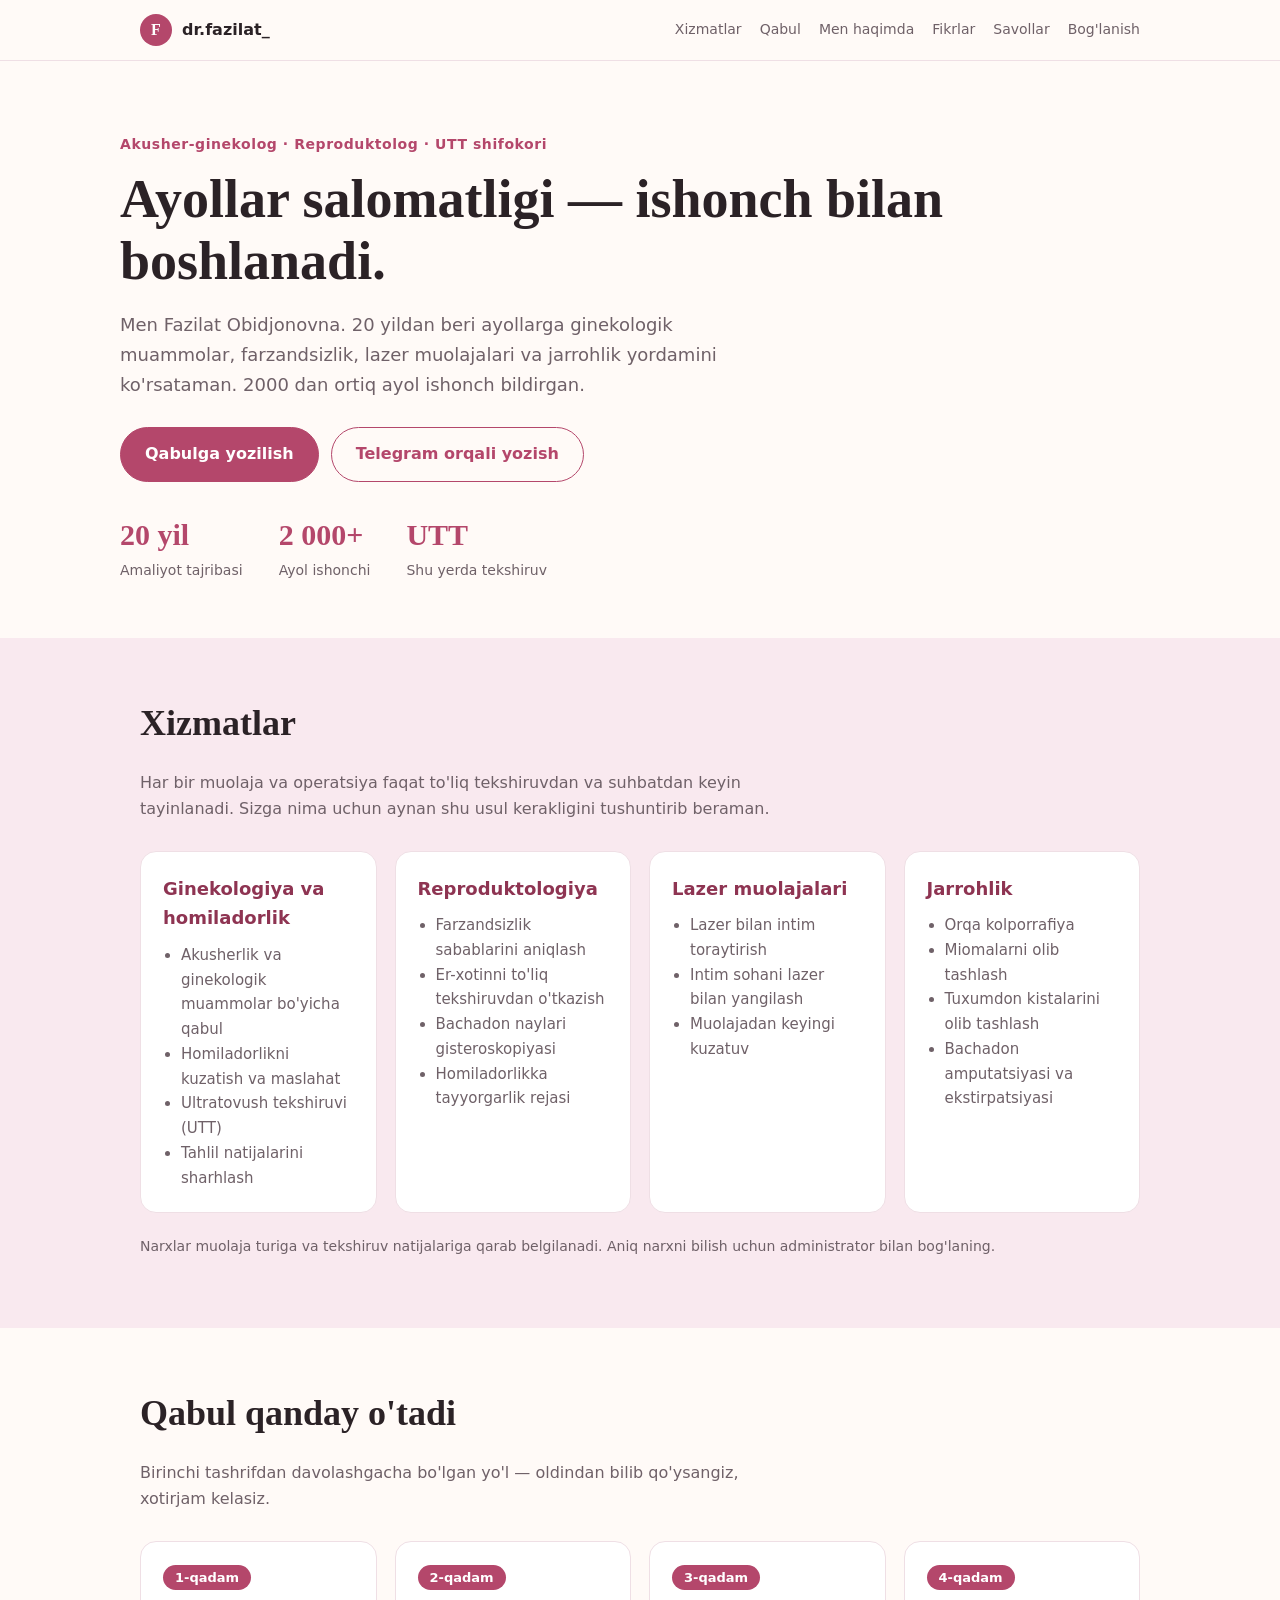
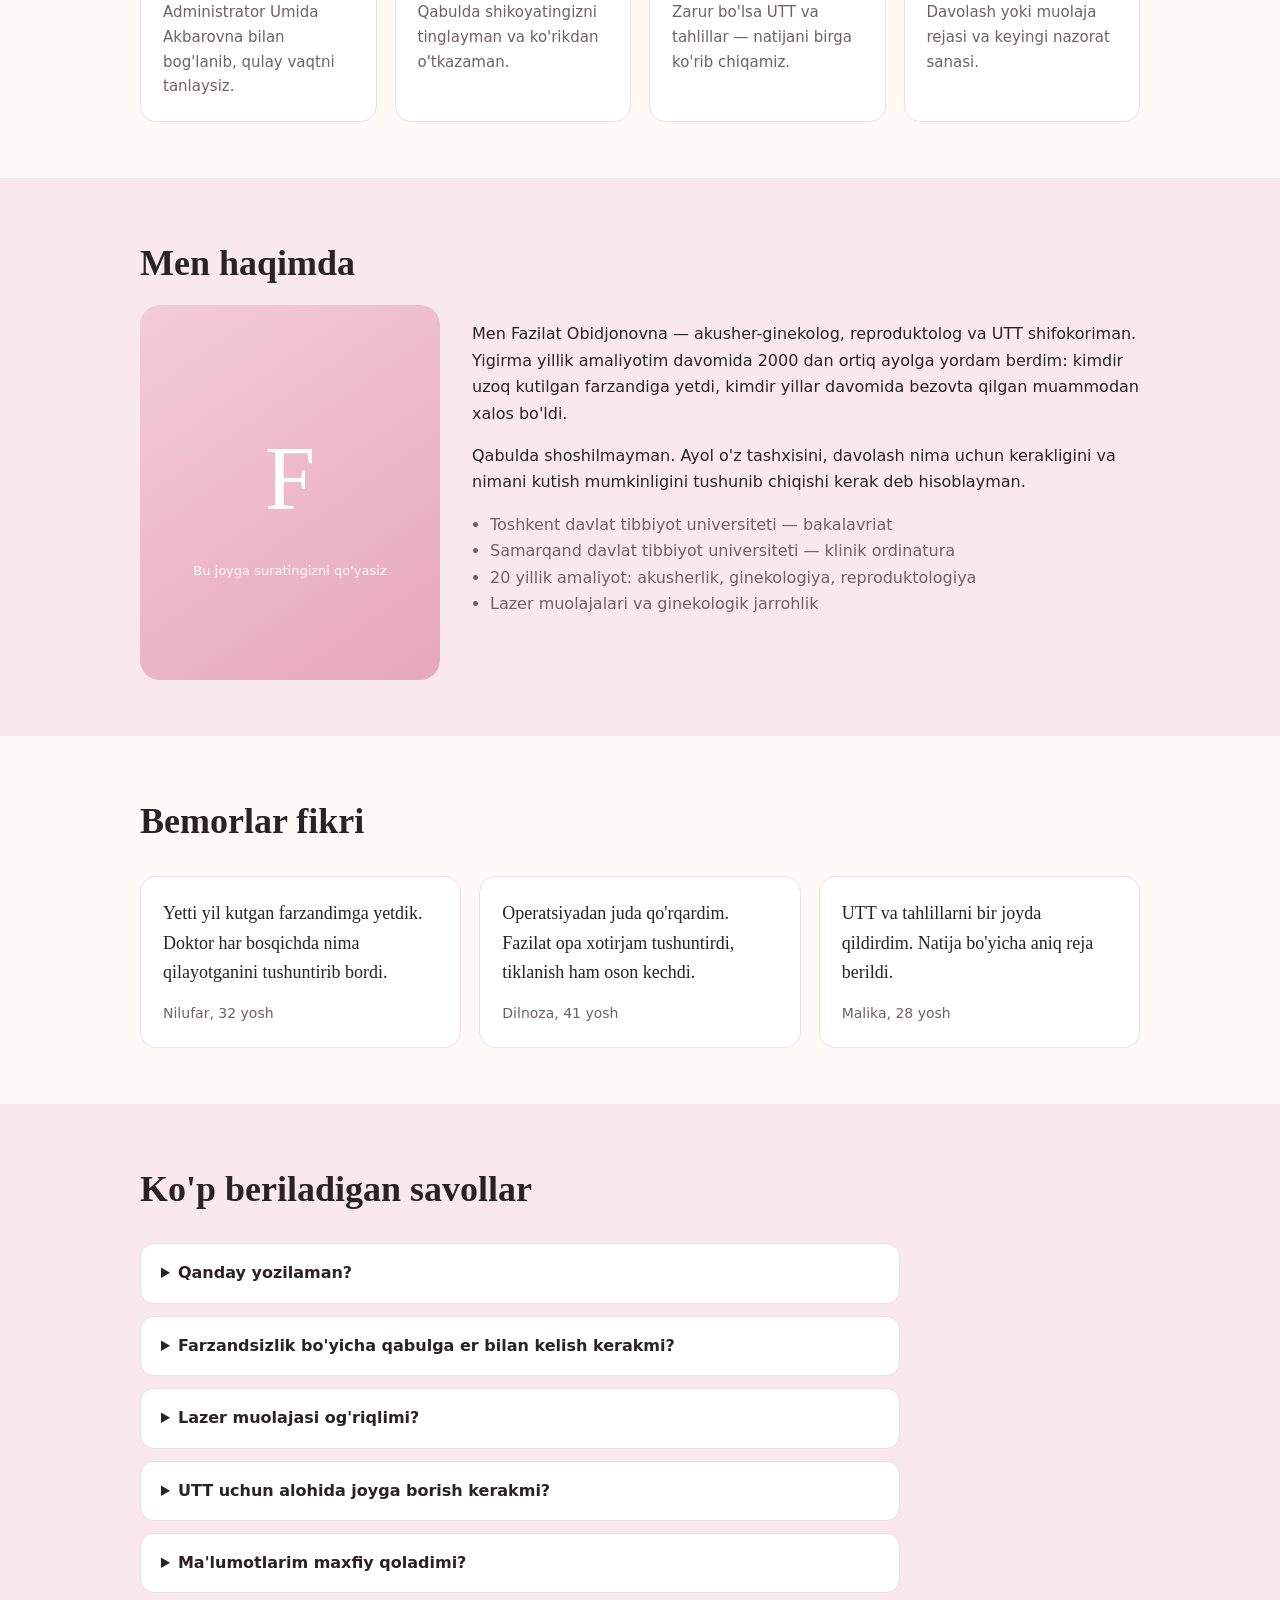
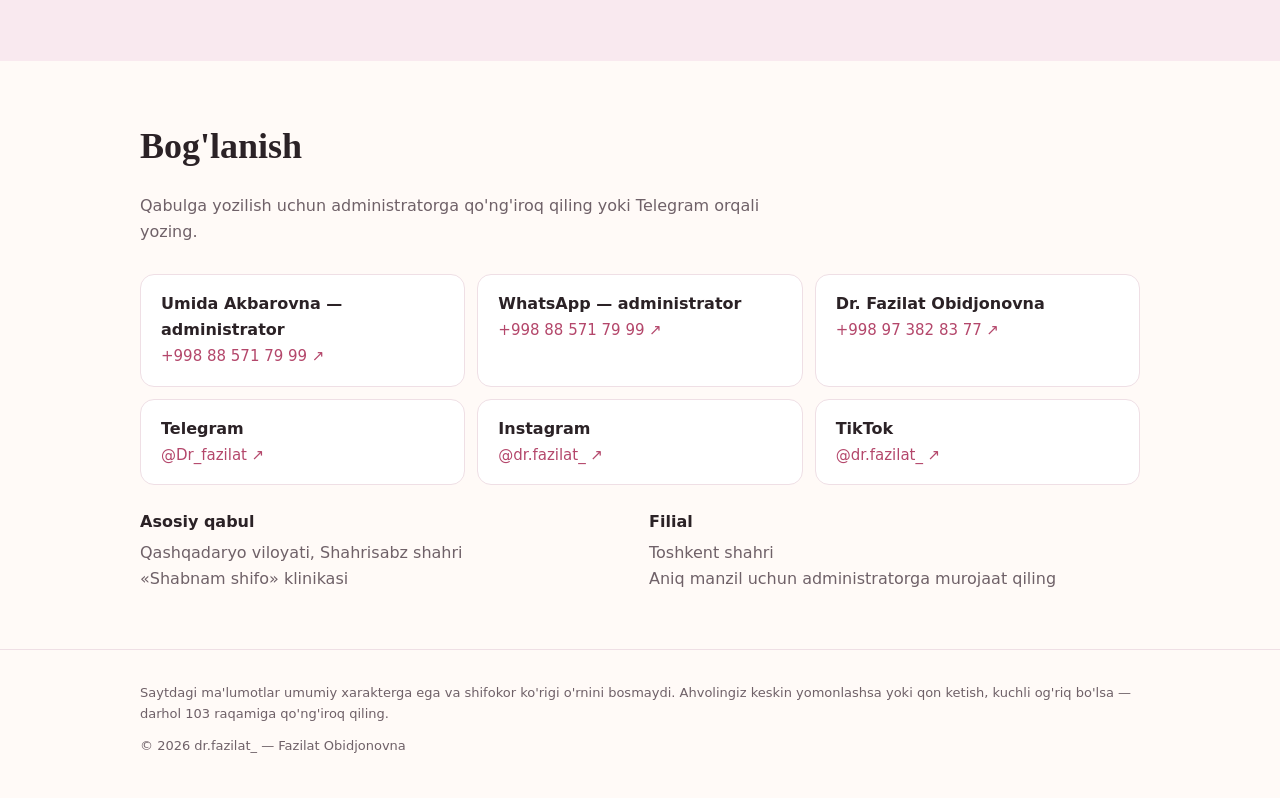
==== index.html @ 4c19a22f "Add files via upload" ====
<!doctype html>
<html lang="uz">
<head>
<meta charset="utf-8">
<meta name="viewport" content="width=device-width, initial-scale=1">
<title>Dr. Fazilat Obidjonovna — akusher-ginekolog, reproduktolog</title>
<meta name="description" content="Akusher-ginekolog, reproduktolog va UTT shifokori. 20 yillik tajriba, 2000 dan ortiq ayol ishonchi. Farzandsizlik, lazer muolajalari, ginekologik jarrohlik. Shahrisabz, «Shabnam shifo» klinikasi. Tel: +998 97 382 83 77">
<meta property="og:title" content="Dr. Fazilat Obidjonovna — akusher-ginekolog, reproduktolog">
<meta property="og:description" content="20 yillik tajriba. Farzandsizlik, lazer muolajalari, ginekologik jarrohlik va UTT.">
<meta property="og:type" content="website">
<style>
:root{--bg:#fffaf7;--card:#ffffff;--ink:#2b2226;--muted:#6f6168;--accent:#b4476b;--accent-d:#8e3452;--soft:#f9e9ef;--line:#efdfe5}
*{box-sizing:border-box}
html{scroll-behavior:smooth}
body{margin:0;font-family:system-ui,-apple-system,"Segoe UI",Roboto,sans-serif;background:var(--bg);color:var(--ink);line-height:1.65}
a{color:inherit;text-decoration:none}
.wrap{max-width:1040px;margin:0 auto;padding:0 20px}
header{position:sticky;top:0;background:rgba(255,250,247,.92);backdrop-filter:blur(8px);border-bottom:1px solid var(--line);z-index:10}
header .wrap{display:flex;align-items:center;justify-content:space-between;gap:16px;height:60px}
.logo{display:flex;align-items:center;gap:10px;font-weight:700}
.logo b{width:32px;height:32px;border-radius:50%;background:var(--accent);color:#fff;display:grid;place-items:center;font-family:Georgia,serif}
nav{display:flex;gap:18px;font-size:14px;color:var(--muted);flex-wrap:wrap}
nav a:hover{color:var(--accent)}
.hero{padding:72px 0 56px}
.eyebrow{color:var(--accent);font-size:14px;font-weight:600;letter-spacing:.04em}
h1{font-family:Georgia,serif;font-size:clamp(32px,6vw,54px);line-height:1.15;margin:12px 0 18px}
.lead{max-width:620px;color:var(--muted);font-size:18px}
.btns{display:flex;gap:12px;flex-wrap:wrap;margin:28px 0}
.btn{padding:13px 24px;border-radius:999px;font-weight:600;border:1.5px solid var(--accent)}
.btn.p{background:var(--accent);color:#fff}
.btn.p:hover{background:var(--accent-d)}
.btn.s{color:var(--accent)}
.btn.s:hover{background:var(--soft)}
.stats{display:flex;gap:36px;flex-wrap:wrap;margin-top:12px}
.stats div{color:var(--muted);font-size:14px}
.stats b{display:block;font-family:Georgia,serif;font-size:30px;color:var(--accent)}
section{padding:56px 0}
section.alt{background:var(--soft)}
h2{font-family:Georgia,serif;font-size:clamp(26px,4vw,36px);margin:0 0 12px}
.sub{color:var(--muted);max-width:640px;margin-bottom:28px}
.grid{display:grid;gap:18px;grid-template-columns:repeat(auto-fit,minmax(230px,1fr))}
.card{background:var(--card);border:1px solid var(--line);border-radius:16px;padding:22px}
.card h3{margin:0 0 10px;font-size:18px;color:var(--accent-d)}
.card ul{margin:0;padding-left:18px;color:var(--muted);font-size:15px}
.note{margin-top:22px;color:var(--muted);font-size:14px}
.step b{display:inline-block;background:var(--accent);color:#fff;border-radius:999px;padding:2px 12px;font-size:13px;margin-bottom:10px}
.step p{margin:0;color:var(--muted);font-size:15px}
.about{display:grid;gap:32px;grid-template-columns:1fr;align-items:start}
@media(min-width:800px){.about{grid-template-columns:300px 1fr}}
.photo{aspect-ratio:4/5;border-radius:20px;background:linear-gradient(145deg,#f3cbd9,#e7a7bd);display:grid;place-items:center;color:#fff;font-family:Georgia,serif;font-size:90px;text-align:center}
.photo small{display:block;font-family:system-ui;font-size:13px;opacity:.9;margin-top:6px}
.about ul{color:var(--muted);padding-left:18px}
.quote{font-family:Georgia,serif;font-size:18px;margin:0 0 14px}
.who{color:var(--muted);font-size:14px}
details{background:var(--card);border:1px solid var(--line);border-radius:14px;padding:16px 20px;margin-bottom:12px}
summary{cursor:pointer;font-weight:600}
details p{margin:10px 0 0;color:var(--muted)}
.contacts{display:grid;gap:12px;grid-template-columns:repeat(auto-fit,minmax(250px,1fr));margin:24px 0}
.contacts a{display:block;background:var(--card);border:1px solid var(--line);border-radius:14px;padding:16px 20px;transition:.15s}
.contacts a:hover{border-color:var(--accent);transform:translateY(-2px)}
.contacts b{display:block}
.contacts span{color:var(--accent);font-size:15px}
.addr{display:grid;gap:18px;grid-template-columns:repeat(auto-fit,minmax(250px,1fr))}
.addr h3{margin:0 0 4px;font-size:16px}
.addr p{margin:0;color:var(--muted)}
footer{padding:32px 0;border-top:1px solid var(--line);color:var(--muted);font-size:13px}
footer p{margin:0 0 10px}
</style>
</head>
<body id="top">

<header>
  <div class="wrap">
    <a class="logo" href="#top"><b>F</b> dr.fazilat_</a>
    <nav>
      <a href="#xizmatlar">Xizmatlar</a>
      <a href="#qabul">Qabul</a>
      <a href="#men">Men haqimda</a>
      <a href="#fikrlar">Fikrlar</a>
      <a href="#savollar">Savollar</a>
      <a href="#kontakt">Bog'lanish</a>
    </nav>
  </div>
</header>

<main>
<div class="wrap hero">
  <div class="eyebrow">Akusher-ginekolog · Reproduktolog · UTT shifokori</div>
  <h1>Ayollar salomatligi — ishonch bilan boshlanadi.</h1>
  <p class="lead">Men Fazilat Obidjonovna. 20 yildan beri ayollarga ginekologik muammolar, farzandsizlik, lazer muolajalari va jarrohlik yordamini ko'rsataman. 2000 dan ortiq ayol ishonch bildirgan.</p>
  <div class="btns">
    <a class="btn p" href="tel:+998885717999">Qabulga yozilish</a>
    <a class="btn s" href="https://t.me/Dr_fazilat">Telegram orqali yozish</a>
  </div>
  <div class="stats">
    <div><b>20 yil</b>Amaliyot tajribasi</div>
    <div><b>2 000+</b>Ayol ishonchi</div>
    <div><b>UTT</b>Shu yerda tekshiruv</div>
  </div>
</div>

<section id="xizmatlar" class="alt">
  <div class="wrap">
    <h2>Xizmatlar</h2>
    <p class="sub">Har bir muolaja va operatsiya faqat to'liq tekshiruvdan va suhbatdan keyin tayinlanadi. Sizga nima uchun aynan shu usul kerakligini tushuntirib beraman.</p>
    <div class="grid">
      <div class="card"><h3>Ginekologiya va homiladorlik</h3><ul>
        <li>Akusherlik va ginekologik muammolar bo'yicha qabul</li>
        <li>Homiladorlikni kuzatish va maslahat</li>
        <li>Ultratovush tekshiruvi (UTT)</li>
        <li>Tahlil natijalarini sharhlash</li></ul></div>
      <div class="card"><h3>Reproduktologiya</h3><ul>
        <li>Farzandsizlik sabablarini aniqlash</li>
        <li>Er-xotinni to'liq tekshiruvdan o'tkazish</li>
        <li>Bachadon naylari gisteroskopiyasi</li>
        <li>Homiladorlikka tayyorgarlik rejasi</li></ul></div>
      <div class="card"><h3>Lazer muolajalari</h3><ul>
        <li>Lazer bilan intim toraytirish</li>
        <li>Intim sohani lazer bilan yangilash</li>
        <li>Muolajadan keyingi kuzatuv</li></ul></div>
      <div class="card"><h3>Jarrohlik</h3><ul>
        <li>Orqa kolporrafiya</li>
        <li>Miomalarni olib tashlash</li>
        <li>Tuxumdon kistalarini olib tashlash</li>
        <li>Bachadon amputatsiyasi va ekstirpatsiyasi</li></ul></div>
    </div>
    <p class="note">Narxlar muolaja turiga va tekshiruv natijalariga qarab belgilanadi. Aniq narxni bilish uchun administrator bilan bog'laning.</p>
  </div>
</section>

<section id="qabul">
  <div class="wrap">
    <h2>Qabul qanday o'tadi</h2>
    <p class="sub">Birinchi tashrifdan davolashgacha bo'lgan yo'l — oldindan bilib qo'ysangiz, xotirjam kelasiz.</p>
    <div class="grid">
      <div class="card step"><b>1-qadam</b><p>Administrator Umida Akbarovna bilan bog'lanib, qulay vaqtni tanlaysiz.</p></div>
      <div class="card step"><b>2-qadam</b><p>Qabulda shikoyatingizni tinglayman va ko'rikdan o'tkazaman.</p></div>
      <div class="card step"><b>3-qadam</b><p>Zarur bo'lsa UTT va tahlillar — natijani birga ko'rib chiqamiz.</p></div>
      <div class="card step"><b>4-qadam</b><p>Davolash yoki muolaja rejasi va keyingi nazorat sanasi.</p></div>
    </div>
  </div>
</section>

<section id="men" class="alt">
  <div class="wrap">
    <h2>Men haqimda</h2>
    <div class="about">
      <div class="photo"><div>F<small>Bu joyga suratingizni qo'yasiz</small></div></div>
      <div>
        <p>Men Fazilat Obidjonovna — akusher-ginekolog, reproduktolog va UTT shifokoriman. Yigirma yillik amaliyotim davomida 2000 dan ortiq ayolga yordam berdim: kimdir uzoq kutilgan farzandiga yetdi, kimdir yillar davomida bezovta qilgan muammodan xalos bo'ldi.</p>
        <p>Qabulda shoshilmayman. Ayol o'z tashxisini, davolash nima uchun kerakligini va nimani kutish mumkinligini tushunib chiqishi kerak deb hisoblayman.</p>
        <ul>
          <li>Toshkent davlat tibbiyot universiteti — bakalavriat</li>
          <li>Samarqand davlat tibbiyot universiteti — klinik ordinatura</li>
          <li>20 yillik amaliyot: akusherlik, ginekologiya, reproduktologiya</li>
          <li>Lazer muolajalari va ginekologik jarrohlik</li>
        </ul>
      </div>
    </div>
  </div>
</section>

<section id="fikrlar">
  <div class="wrap">
    <h2>Bemorlar fikri</h2>
    <div class="grid" style="margin-top:24px">
      <div class="card"><p class="quote">Yetti yil kutgan farzandimga yetdik. Doktor har bosqichda nima qilayotganini tushuntirib bordi.</p><div class="who">Nilufar, 32 yosh</div></div>
      <div class="card"><p class="quote">Operatsiyadan juda qo'rqardim. Fazilat opa xotirjam tushuntirdi, tiklanish ham oson kechdi.</p><div class="who">Dilnoza, 41 yosh</div></div>
      <div class="card"><p class="quote">UTT va tahlillarni bir joyda qildirdim. Natija bo'yicha aniq reja berildi.</p><div class="who">Malika, 28 yosh</div></div>
    </div>
  </div>
</section>

<section id="savollar" class="alt">
  <div class="wrap">
    <h2>Ko'p beriladigan savollar</h2>
    <div style="margin-top:24px;max-width:760px">
      <details><summary>Qanday yozilaman?</summary><p>Administrator Umida Akbarovnaga qo'ng'iroq qiling: +998 88 571 79 99. Yoki Telegram orqali yozing — ismingiz va shikoyatingizni qisqacha bildiring.</p></details>
      <details><summary>Farzandsizlik bo'yicha qabulga er bilan kelish kerakmi?</summary><p>Ha, iloji bo'lsa birga keling. Farzandsizlik sabablarini aniqlash uchun ikkala tomon ham tekshiruvdan o'tishi kerak.</p></details>
      <details><summary>Lazer muolajasi og'riqlimi?</summary><p>Muolaja og'riqsizlantirish bilan bajariladi. Tafsilotlar, tayyorgarlik va tiklanish muddati qabulda sizning holatingizga qarab tushuntiriladi.</p></details>
      <details><summary>UTT uchun alohida joyga borish kerakmi?</summary><p>Yo'q. Ultratovush tekshiruvini o'zim qabul vaqtida bajaraman — natijani darhol izohlab beraman.</p></details>
      <details><summary>Ma'lumotlarim maxfiy qoladimi?</summary><p>Ha. Tahlillar, suratlar va yozishmalar uchinchi shaxsga berilmaydi, blogda ruxsatingizsiz ishlatilmaydi.</p></details>
    </div>
  </div>
</section>

<section id="kontakt">
  <div class="wrap">
    <h2>Bog'lanish</h2>
    <p class="sub">Qabulga yozilish uchun administratorga qo'ng'iroq qiling yoki Telegram orqali yozing.</p>
    <div class="contacts">
      <a href="tel:+998885717999"><b>Umida Akbarovna — administrator</b><span>+998 88 571 79 99 ↗</span></a>
      <a href="https://wa.me/998885717999"><b>WhatsApp — administrator</b><span>+998 88 571 79 99 ↗</span></a>
      <a href="tel:+998973828377"><b>Dr. Fazilat Obidjonovna</b><span>+998 97 382 83 77 ↗</span></a>
      <a href="https://t.me/Dr_fazilat"><b>Telegram</b><span>@Dr_fazilat ↗</span></a>
      <a href="https://instagram.com/dr.fazilat_"><b>Instagram</b><span>@dr.fazilat_ ↗</span></a>
      <a href="https://www.tiktok.com/@dr.fazilat_"><b>TikTok</b><span>@dr.fazilat_ ↗</span></a>
    </div>
    <div class="addr">
      <div><h3>Asosiy qabul</h3><p>Qashqadaryo viloyati, Shahrisabz shahri<br>«Shabnam shifo» klinikasi</p></div>
      <div><h3>Filial</h3><p>Toshkent shahri<br>Aniq manzil uchun administratorga murojaat qiling</p></div>
    </div>
  </div>
</section>
</main>

<footer>
  <div class="wrap">
    <p>Saytdagi ma'lumotlar umumiy xarakterga ega va shifokor ko'rigi o'rnini bosmaydi. Ahvolingiz keskin yomonlashsa yoki qon ketish, kuchli og'riq bo'lsa — darhol 103 raqamiga qo'ng'iroq qiling.</p>
    <p>© 2026 dr.fazilat_ — Fazilat Obidjonovna</p>
  </div>
</footer>

</body>
</html>
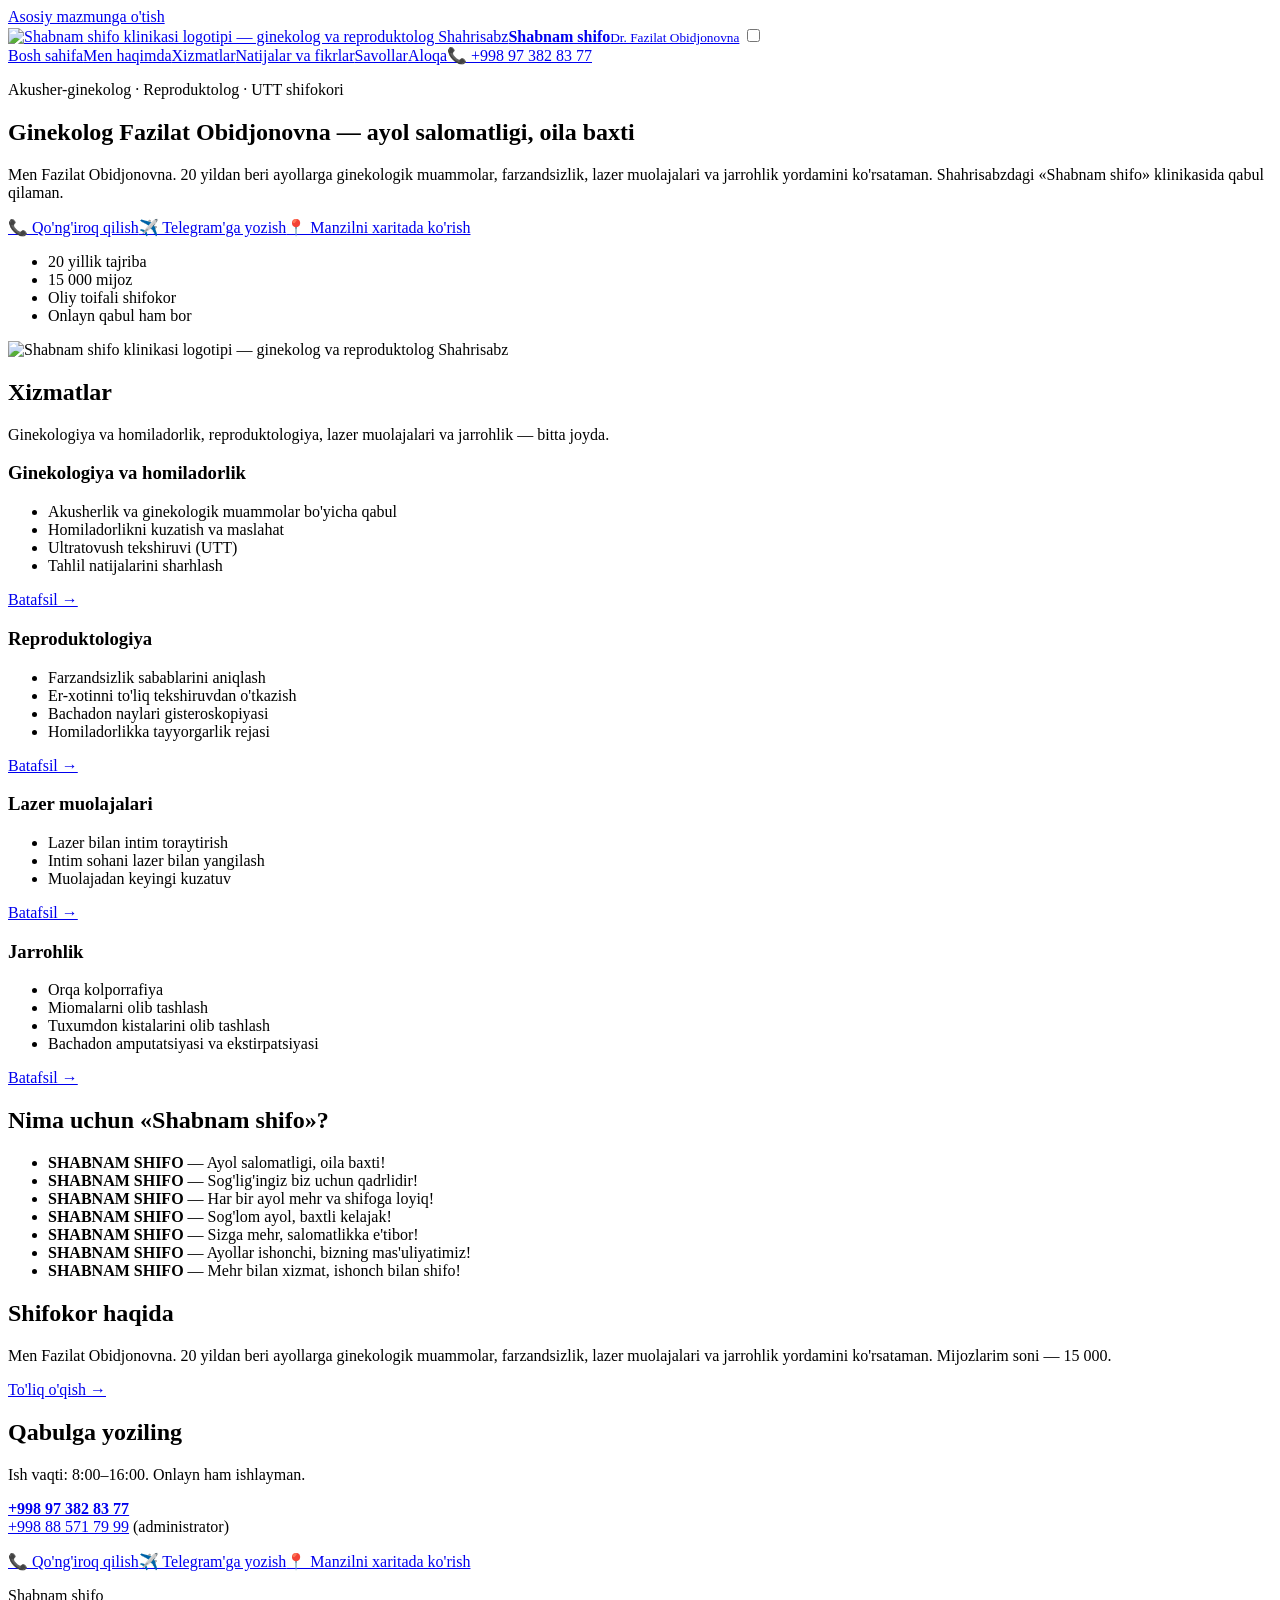
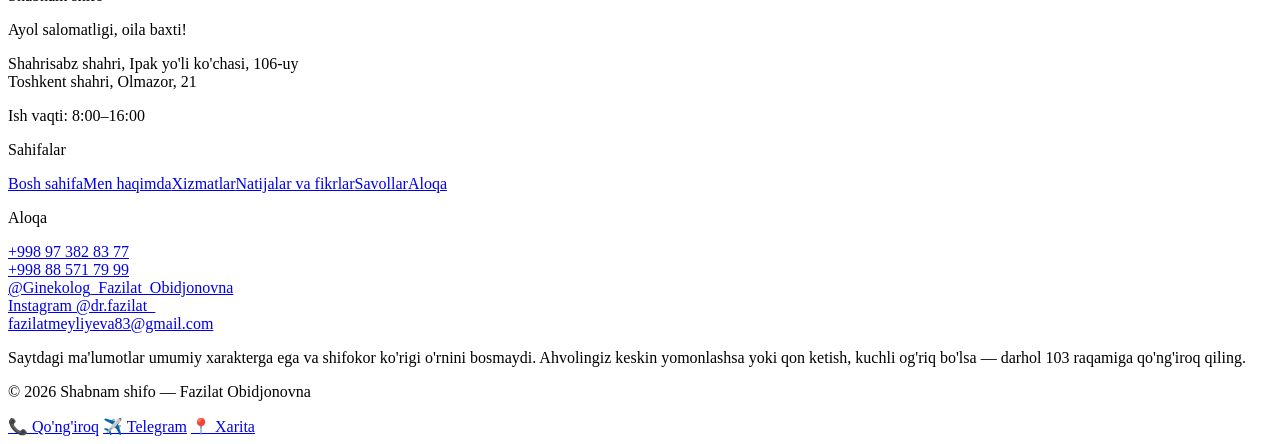
==== commit a7eb2dff: "Add files via upload" ====
--- a/index.html
+++ b/index.html
@@ -3,213 +3,107 @@
 <head>
 <meta charset="utf-8">
 <meta name="viewport" content="width=device-width, initial-scale=1">
-<title>Dr. Fazilat Obidjonovna — akusher-ginekolog, reproduktolog</title>
-<meta name="description" content="Akusher-ginekolog, reproduktolog va UTT shifokori. 20 yillik tajriba, 2000 dan ortiq ayol ishonchi. Farzandsizlik, lazer muolajalari, ginekologik jarrohlik. Shahrisabz, «Shabnam shifo» klinikasi. Tel: +998 97 382 83 77">
-<meta property="og:title" content="Dr. Fazilat Obidjonovna — akusher-ginekolog, reproduktolog">
-<meta property="og:description" content="20 yillik tajriba. Farzandsizlik, lazer muolajalari, ginekologik jarrohlik va UTT.">
+<title>Ginekolog Fazilat Obidjonovna | Shahrisabz, Shabnam shifo</title>
+<meta name="description" content="Shahrisabzda ginekolog, reproduktolog, UTT shifokori Fazilat Obidjonovna. Farzandsizlik, lazer, jarrohlik. 20 yil tajriba. Tel: +998 97 382 83 77">
+<meta name="robots" content="index, follow, max-image-preview:large">
+<meta name="author" content="Fazilat Obidjonovna">
+<meta name="theme-color" content="#1b2a6b">
+<link rel="canonical" href="https://admirable-platypus-0bb3a1.netlify.app/">
+<link rel="icon" href="favicon.ico" sizes="any">
+<link rel="icon" type="image/png" sizes="32x32" href="favicon-32.png">
+<link rel="icon" type="image/png" sizes="192x192" href="icon-192.png">
+<link rel="apple-touch-icon" href="apple-touch-icon.png">
 <meta property="og:type" content="website">
-<style>
-:root{--bg:#fffaf7;--card:#ffffff;--ink:#2b2226;--muted:#6f6168;--accent:#b4476b;--accent-d:#8e3452;--soft:#f9e9ef;--line:#efdfe5}
-*{box-sizing:border-box}
-html{scroll-behavior:smooth}
-body{margin:0;font-family:system-ui,-apple-system,"Segoe UI",Roboto,sans-serif;background:var(--bg);color:var(--ink);line-height:1.65}
-a{color:inherit;text-decoration:none}
-.wrap{max-width:1040px;margin:0 auto;padding:0 20px}
-header{position:sticky;top:0;background:rgba(255,250,247,.92);backdrop-filter:blur(8px);border-bottom:1px solid var(--line);z-index:10}
-header .wrap{display:flex;align-items:center;justify-content:space-between;gap:16px;height:60px}
-.logo{display:flex;align-items:center;gap:10px;font-weight:700}
-.logo b{width:32px;height:32px;border-radius:50%;background:var(--accent);color:#fff;display:grid;place-items:center;font-family:Georgia,serif}
-nav{display:flex;gap:18px;font-size:14px;color:var(--muted);flex-wrap:wrap}
-nav a:hover{color:var(--accent)}
-.hero{padding:72px 0 56px}
-.eyebrow{color:var(--accent);font-size:14px;font-weight:600;letter-spacing:.04em}
-h1{font-family:Georgia,serif;font-size:clamp(32px,6vw,54px);line-height:1.15;margin:12px 0 18px}
-.lead{max-width:620px;color:var(--muted);font-size:18px}
-.btns{display:flex;gap:12px;flex-wrap:wrap;margin:28px 0}
-.btn{padding:13px 24px;border-radius:999px;font-weight:600;border:1.5px solid var(--accent)}
-.btn.p{background:var(--accent);color:#fff}
-.btn.p:hover{background:var(--accent-d)}
-.btn.s{color:var(--accent)}
-.btn.s:hover{background:var(--soft)}
-.stats{display:flex;gap:36px;flex-wrap:wrap;margin-top:12px}
-.stats div{color:var(--muted);font-size:14px}
-.stats b{display:block;font-family:Georgia,serif;font-size:30px;color:var(--accent)}
-section{padding:56px 0}
-section.alt{background:var(--soft)}
-h2{font-family:Georgia,serif;font-size:clamp(26px,4vw,36px);margin:0 0 12px}
-.sub{color:var(--muted);max-width:640px;margin-bottom:28px}
-.grid{display:grid;gap:18px;grid-template-columns:repeat(auto-fit,minmax(230px,1fr))}
-.card{background:var(--card);border:1px solid var(--line);border-radius:16px;padding:22px}
-.card h3{margin:0 0 10px;font-size:18px;color:var(--accent-d)}
-.card ul{margin:0;padding-left:18px;color:var(--muted);font-size:15px}
-.note{margin-top:22px;color:var(--muted);font-size:14px}
-.step b{display:inline-block;background:var(--accent);color:#fff;border-radius:999px;padding:2px 12px;font-size:13px;margin-bottom:10px}
-.step p{margin:0;color:var(--muted);font-size:15px}
-.about{display:grid;gap:32px;grid-template-columns:1fr;align-items:start}
-@media(min-width:800px){.about{grid-template-columns:300px 1fr}}
-.photo{aspect-ratio:4/5;border-radius:20px;background:linear-gradient(145deg,#f3cbd9,#e7a7bd);display:grid;place-items:center;color:#fff;font-family:Georgia,serif;font-size:90px;text-align:center}
-.photo small{display:block;font-family:system-ui;font-size:13px;opacity:.9;margin-top:6px}
-.about ul{color:var(--muted);padding-left:18px}
-.quote{font-family:Georgia,serif;font-size:18px;margin:0 0 14px}
-.who{color:var(--muted);font-size:14px}
-details{background:var(--card);border:1px solid var(--line);border-radius:14px;padding:16px 20px;margin-bottom:12px}
-summary{cursor:pointer;font-weight:600}
-details p{margin:10px 0 0;color:var(--muted)}
-.contacts{display:grid;gap:12px;grid-template-columns:repeat(auto-fit,minmax(250px,1fr));margin:24px 0}
-.contacts a{display:block;background:var(--card);border:1px solid var(--line);border-radius:14px;padding:16px 20px;transition:.15s}
-.contacts a:hover{border-color:var(--accent);transform:translateY(-2px)}
-.contacts b{display:block}
-.contacts span{color:var(--accent);font-size:15px}
-.addr{display:grid;gap:18px;grid-template-columns:repeat(auto-fit,minmax(250px,1fr))}
-.addr h3{margin:0 0 4px;font-size:16px}
-.addr p{margin:0;color:var(--muted)}
-footer{padding:32px 0;border-top:1px solid var(--line);color:var(--muted);font-size:13px}
-footer p{margin:0 0 10px}
-</style>
+<meta property="og:locale" content="uz_UZ">
+<meta property="og:site_name" content="Shabnam shifo">
+<meta property="og:title" content="Ginekolog Fazilat Obidjonovna | Shahrisabz, Shabnam shifo">
+<meta property="og:description" content="Shahrisabzda ginekolog, reproduktolog, UTT shifokori Fazilat Obidjonovna. Farzandsizlik, lazer, jarrohlik. 20 yil tajriba. Tel: +998 97 382 83 77">
+<meta property="og:url" content="https://admirable-platypus-0bb3a1.netlify.app/">
+<meta property="og:image" content="https://admirable-platypus-0bb3a1.netlify.app/images/og-image.jpg">
+<meta property="og:image:width" content="1200">
+<meta property="og:image:height" content="630">
+<meta property="og:image:alt" content="Dr. Fazilat Obidjonovna — ginekolog, reproduktolog, UTT shifokori, Shabnam shifo, Shahrisabz">
+<meta name="twitter:card" content="summary_large_image">
+<meta name="twitter:title" content="Ginekolog Fazilat Obidjonovna | Shahrisabz, Shabnam shifo">
+<meta name="twitter:description" content="Shahrisabzda ginekolog, reproduktolog, UTT shifokori Fazilat Obidjonovna. Farzandsizlik, lazer, jarrohlik. 20 yil tajriba. Tel: +998 97 382 83 77">
+<meta name="twitter:image" content="https://admirable-platypus-0bb3a1.netlify.app/images/og-image.jpg">
+<link rel="stylesheet" href="css/style.css">
+<script type="application/ld+json">{"@context": "https://schema.org", "@type": ["LocalBusiness", "MedicalClinic"], "@id": "https://admirable-platypus-0bb3a1.netlify.app/#clinic", "name": "Shabnam shifo", "alternateName": "Shabnam shifo klinikasi", "slogan": "Ayol salomatligi, oila baxti!", "description": "Shahrisabzdagi Shabnam shifo klinikasi: ginekologiya va homiladorlik, reproduktologiya, lazer muolajalari, jarrohlik va UTT.", "url": "https://admirable-platypus-0bb3a1.netlify.app/", "logo": "https://admirable-platypus-0bb3a1.netlify.app/images/logo.png", "image": ["https://admirable-platypus-0bb3a1.netlify.app/images/og-image.jpg", "https://admirable-platypus-0bb3a1.netlify.app/images/logo.png"], "telephone": ["+998973828377", "+998885717999"], "email": "fazilatmeyliyeva83@gmail.com", "address": {"@type": "PostalAddress", "streetAddress": "Ipak yo'li ko'chasi, 106-uy", "addressLocality": "Shahrisabz", "addressRegion": "Qashqadaryo viloyati", "addressCountry": "UZ"}, "geo": {"@type": "GeoCoordinates", "latitude": 39.042849, "longitude": 66.828346}, "hasMap": "https://maps.google.com/maps?q=39.042849,66.828346&ll=39.042849,66.828346&z=16", "areaServed": [{"@type": "AdministrativeArea", "name": "Qashqadaryo viloyati"}, {"@type": "City", "name": "Toshkent"}], "medicalSpecialty": ["Gynecologic", "Obstetric"], "founder": {"@id": "https://admirable-platypus-0bb3a1.netlify.app/#fazilat"}, "sameAs": ["https://instagram.com/dr.fazilat_", "https://t.me/Ginekolog_Fazilat_Obidjonovna"]}</script>
+<script type="application/ld+json">{"@context": "https://schema.org", "@type": "Person", "@id": "https://admirable-platypus-0bb3a1.netlify.app/#fazilat", "name": "Fazilat Obidjonovna Meyliyeva", "alternateName": ["Dr. Fazilat Obidjonovna", "Fazilat Obidjonovna", "Фазилат Обиджоновна"], "jobTitle": "Akusher-ginekolog, reproduktolog, UTT shifokori", "description": "Oliy toifali shifokor. 20 yildan beri ayollarga ginekologik muammolar, farzandsizlik, lazer muolajalari va jarrohlik yordamini ko'rsatadi.", "url": "https://admirable-platypus-0bb3a1.netlify.app/men-haqimda.html", "image": "https://admirable-platypus-0bb3a1.netlify.app/images/fazilat.jpg", "telephone": "+998973828377", "email": "fazilatmeyliyeva83@gmail.com", "worksFor": {"@id": "https://admirable-platypus-0bb3a1.netlify.app/#clinic"}, "hasCredential": {"@type": "EducationalOccupationalCredential", "name": "Oliy toifali shifokor"}, "knowsAbout": ["Ginekologiya", "Akusherlik", "Reproduktologiya", "Farzandsizlik", "UTT", "Lazer muolajalari", "Ginekologik jarrohlik"], "sameAs": ["https://instagram.com/dr.fazilat_", "https://t.me/Ginekolog_Fazilat_Obidjonovna"]}</script>
 </head>
-<body id="top">
-
-<header>
-  <div class="wrap">
-    <a class="logo" href="#top"><b>F</b> dr.fazilat_</a>
-    <nav>
-      <a href="#xizmatlar">Xizmatlar</a>
-      <a href="#qabul">Qabul</a>
-      <a href="#men">Men haqimda</a>
-      <a href="#fikrlar">Fikrlar</a>
-      <a href="#savollar">Savollar</a>
-      <a href="#kontakt">Bog'lanish</a>
-    </nav>
-  </div>
+<body>
+<a class="skip" href="#main">Asosiy mazmunga o'tish</a>
+<header class="top">
+<div class="wrap bar">
+<a class="brand" href="index.html" aria-label="Shabnam shifo — bosh sahifa"><picture><source srcset="images/logo-96.webp" type="image/webp"><img src="images/logo-96.png" alt="Shabnam shifo klinikasi logotipi — ginekolog va reproduktolog Shahrisabz" width="44" height="44" decoding="async"></picture><span><b>Shabnam shifo</b><small>Dr. Fazilat Obidjonovna</small></span></a>
+<input type="checkbox" id="nt" class="nt" aria-label="Menyuni ochish">
+<label for="nt" class="burger" aria-hidden="true"><i></i><i></i><i></i></label>
+<nav aria-label="Asosiy menyu"><a href="index.html" aria-current="page">Bosh sahifa</a><a href="men-haqimda.html">Men haqimda</a><a href="xizmatlar.html">Xizmatlar</a><a href="natijalar.html">Natijalar va fikrlar</a><a href="savollar.html">Savollar</a><a href="aloqa.html">Aloqa</a><a class="navcall" href="tel:+998973828377">📞 +998 97 382 83 77</a></nav>
+</div>
 </header>
-
-<main>
-<div class="wrap hero">
-  <div class="eyebrow">Akusher-ginekolog · Reproduktolog · UTT shifokori</div>
-  <h1>Ayollar salomatligi — ishonch bilan boshlanadi.</h1>
-  <p class="lead">Men Fazilat Obidjonovna. 20 yildan beri ayollarga ginekologik muammolar, farzandsizlik, lazer muolajalari va jarrohlik yordamini ko'rsataman. 2000 dan ortiq ayol ishonch bildirgan.</p>
-  <div class="btns">
-    <a class="btn p" href="tel:+998885717999">Qabulga yozilish</a>
-    <a class="btn s" href="https://t.me/Dr_fazilat">Telegram orqali yozish</a>
-  </div>
-  <div class="stats">
-    <div><b>20 yil</b>Amaliyot tajribasi</div>
-    <div><b>2 000+</b>Ayol ishonchi</div>
-    <div><b>UTT</b>Shu yerda tekshiruv</div>
-  </div>
+<main id="main">
+<section class="hero">
+<div class="wrap hgrid">
+<div>
+<p class="eyebrow">Akusher-ginekolog · Reproduktolog · UTT shifokori</p>
+<h1>Ginekolog Fazilat Obidjonovna — ayol salomatligi, oila baxti</h1>
+<p class="lead">Men Fazilat Obidjonovna. 20 yildan beri ayollarga ginekologik muammolar, farzandsizlik, lazer muolajalari va jarrohlik yordamini ko'rsataman. Shahrisabzdagi «Shabnam shifo» klinikasida qabul qilaman.</p>
+<div class="btns"><a class="btn p" href="tel:+998973828377">📞 Qo'ng'iroq qilish</a><a class="btn n" href="https://t.me/Ginekolog_Fazilat_Obidjonovna" target="_blank" rel="noopener">✈️ Telegram'ga yozish</a><a class="btn o" href="https://maps.google.com/maps?q=39.042849,66.828346&ll=39.042849,66.828346&z=16" target="_blank" rel="noopener">📍 Manzilni xaritada ko'rish</a></div>
+<ul class="chips"><li>20 yillik tajriba</li><li>15 000 mijoz</li><li>Oliy toifali shifokor</li><li>Onlayn qabul ham bor</li></ul>
 </div>
-
-<section id="xizmatlar" class="alt">
-  <div class="wrap">
-    <h2>Xizmatlar</h2>
-    <p class="sub">Har bir muolaja va operatsiya faqat to'liq tekshiruvdan va suhbatdan keyin tayinlanadi. Sizga nima uchun aynan shu usul kerakligini tushuntirib beraman.</p>
-    <div class="grid">
-      <div class="card"><h3>Ginekologiya va homiladorlik</h3><ul>
-        <li>Akusherlik va ginekologik muammolar bo'yicha qabul</li>
-        <li>Homiladorlikni kuzatish va maslahat</li>
-        <li>Ultratovush tekshiruvi (UTT)</li>
-        <li>Tahlil natijalarini sharhlash</li></ul></div>
-      <div class="card"><h3>Reproduktologiya</h3><ul>
-        <li>Farzandsizlik sabablarini aniqlash</li>
-        <li>Er-xotinni to'liq tekshiruvdan o'tkazish</li>
-        <li>Bachadon naylari gisteroskopiyasi</li>
-        <li>Homiladorlikka tayyorgarlik rejasi</li></ul></div>
-      <div class="card"><h3>Lazer muolajalari</h3><ul>
-        <li>Lazer bilan intim toraytirish</li>
-        <li>Intim sohani lazer bilan yangilash</li>
-        <li>Muolajadan keyingi kuzatuv</li></ul></div>
-      <div class="card"><h3>Jarrohlik</h3><ul>
-        <li>Orqa kolporrafiya</li>
-        <li>Miomalarni olib tashlash</li>
-        <li>Tuxumdon kistalarini olib tashlash</li>
-        <li>Bachadon amputatsiyasi va ekstirpatsiyasi</li></ul></div>
-    </div>
-    <p class="note">Narxlar muolaja turiga va tekshiruv natijalariga qarab belgilanadi. Aniq narxni bilish uchun administrator bilan bog'laning.</p>
-  </div>
+<div class="hlogo"><picture><source srcset="images/logo.webp" type="image/webp"><img src="images/logo.png" alt="Shabnam shifo klinikasi logotipi — ginekolog va reproduktolog Shahrisabz" width="480" height="480" decoding="async"></picture></div>
+</div>
 </section>
 
-<section id="qabul">
-  <div class="wrap">
-    <h2>Qabul qanday o'tadi</h2>
-    <p class="sub">Birinchi tashrifdan davolashgacha bo'lgan yo'l — oldindan bilib qo'ysangiz, xotirjam kelasiz.</p>
-    <div class="grid">
-      <div class="card step"><b>1-qadam</b><p>Administrator Umida Akbarovna bilan bog'lanib, qulay vaqtni tanlaysiz.</p></div>
-      <div class="card step"><b>2-qadam</b><p>Qabulda shikoyatingizni tinglayman va ko'rikdan o'tkazaman.</p></div>
-      <div class="card step"><b>3-qadam</b><p>Zarur bo'lsa UTT va tahlillar — natijani birga ko'rib chiqamiz.</p></div>
-      <div class="card step"><b>4-qadam</b><p>Davolash yoki muolaja rejasi va keyingi nazorat sanasi.</p></div>
-    </div>
-  </div>
+<section class="sec soft">
+<div class="wrap">
+<h2>Xizmatlar</h2>
+<p class="sub">Ginekologiya va homiladorlik, reproduktologiya, lazer muolajalari va jarrohlik — bitta joyda.</p>
+<div class="grid g4"><article class="card"><h3>Ginekologiya va homiladorlik</h3><ul><li>Akusherlik va ginekologik muammolar bo'yicha qabul</li><li>Homiladorlikni kuzatish va maslahat</li><li>Ultratovush tekshiruvi (UTT)</li><li>Tahlil natijalarini sharhlash</li></ul><a class="more" href="xizmatlar.html#ginekologiya-va-homiladorlik">Batafsil →</a></article><article class="card"><h3>Reproduktologiya</h3><ul><li>Farzandsizlik sabablarini aniqlash</li><li>Er-xotinni to'liq tekshiruvdan o'tkazish</li><li>Bachadon naylari gisteroskopiyasi</li><li>Homiladorlikka tayyorgarlik rejasi</li></ul><a class="more" href="xizmatlar.html#reproduktologiya">Batafsil →</a></article><article class="card"><h3>Lazer muolajalari</h3><ul><li>Lazer bilan intim toraytirish</li><li>Intim sohani lazer bilan yangilash</li><li>Muolajadan keyingi kuzatuv</li></ul><a class="more" href="xizmatlar.html#lazer-muolajalari">Batafsil →</a></article><article class="card"><h3>Jarrohlik</h3><ul><li>Orqa kolporrafiya</li><li>Miomalarni olib tashlash</li><li>Tuxumdon kistalarini olib tashlash</li><li>Bachadon amputatsiyasi va ekstirpatsiyasi</li></ul><a class="more" href="xizmatlar.html#jarrohlik">Batafsil →</a></article></div>
+</div>
 </section>
 
-<section id="men" class="alt">
-  <div class="wrap">
-    <h2>Men haqimda</h2>
-    <div class="about">
-      <div class="photo"><div>F<small>Bu joyga suratingizni qo'yasiz</small></div></div>
-      <div>
-        <p>Men Fazilat Obidjonovna — akusher-ginekolog, reproduktolog va UTT shifokoriman. Yigirma yillik amaliyotim davomida 2000 dan ortiq ayolga yordam berdim: kimdir uzoq kutilgan farzandiga yetdi, kimdir yillar davomida bezovta qilgan muammodan xalos bo'ldi.</p>
-        <p>Qabulda shoshilmayman. Ayol o'z tashxisini, davolash nima uchun kerakligini va nimani kutish mumkinligini tushunib chiqishi kerak deb hisoblayman.</p>
-        <ul>
-          <li>Toshkent davlat tibbiyot universiteti — bakalavriat</li>
-          <li>Samarqand davlat tibbiyot universiteti — klinik ordinatura</li>
-          <li>20 yillik amaliyot: akusherlik, ginekologiya, reproduktologiya</li>
-          <li>Lazer muolajalari va ginekologik jarrohlik</li>
-        </ul>
-      </div>
-    </div>
-  </div>
+<section class="sec">
+<div class="wrap">
+<h2>Nima uchun «Shabnam shifo»?</h2>
+<ul class="slog"><li><b>SHABNAM SHIFO</b> — Ayol salomatligi, oila baxti!</li><li><b>SHABNAM SHIFO</b> — Sog'lig'ingiz biz uchun qadrlidir!</li><li><b>SHABNAM SHIFO</b> — Har bir ayol mehr va shifoga loyiq!</li><li><b>SHABNAM SHIFO</b> — Sog'lom ayol, baxtli kelajak!</li><li><b>SHABNAM SHIFO</b> — Sizga mehr, salomatlikka e'tibor!</li><li><b>SHABNAM SHIFO</b> — Ayollar ishonchi, bizning mas'uliyatimiz!</li><li><b>SHABNAM SHIFO</b> — Mehr bilan xizmat, ishonch bilan shifo!</li></ul>
+</div>
 </section>
 
-<section id="fikrlar">
-  <div class="wrap">
-    <h2>Bemorlar fikri</h2>
-    <div class="grid" style="margin-top:24px">
-      <div class="card"><p class="quote">Yetti yil kutgan farzandimga yetdik. Doktor har bosqichda nima qilayotganini tushuntirib bordi.</p><div class="who">Nilufar, 32 yosh</div></div>
-      <div class="card"><p class="quote">Operatsiyadan juda qo'rqardim. Fazilat opa xotirjam tushuntirdi, tiklanish ham oson kechdi.</p><div class="who">Dilnoza, 41 yosh</div></div>
-      <div class="card"><p class="quote">UTT va tahlillarni bir joyda qildirdim. Natija bo'yicha aniq reja berildi.</p><div class="who">Malika, 28 yosh</div></div>
-    </div>
-  </div>
-</section>
-
-<section id="savollar" class="alt">
-  <div class="wrap">
-    <h2>Ko'p beriladigan savollar</h2>
-    <div style="margin-top:24px;max-width:760px">
-      <details><summary>Qanday yozilaman?</summary><p>Administrator Umida Akbarovnaga qo'ng'iroq qiling: +998 88 571 79 99. Yoki Telegram orqali yozing — ismingiz va shikoyatingizni qisqacha bildiring.</p></details>
-      <details><summary>Farzandsizlik bo'yicha qabulga er bilan kelish kerakmi?</summary><p>Ha, iloji bo'lsa birga keling. Farzandsizlik sabablarini aniqlash uchun ikkala tomon ham tekshiruvdan o'tishi kerak.</p></details>
-      <details><summary>Lazer muolajasi og'riqlimi?</summary><p>Muolaja og'riqsizlantirish bilan bajariladi. Tafsilotlar, tayyorgarlik va tiklanish muddati qabulda sizning holatingizga qarab tushuntiriladi.</p></details>
-      <details><summary>UTT uchun alohida joyga borish kerakmi?</summary><p>Yo'q. Ultratovush tekshiruvini o'zim qabul vaqtida bajaraman — natijani darhol izohlab beraman.</p></details>
-      <details><summary>Ma'lumotlarim maxfiy qoladimi?</summary><p>Ha. Tahlillar, suratlar va yozishmalar uchinchi shaxsga berilmaydi, blogda ruxsatingizsiz ishlatilmaydi.</p></details>
-    </div>
-  </div>
-</section>
-
-<section id="kontakt">
-  <div class="wrap">
-    <h2>Bog'lanish</h2>
-    <p class="sub">Qabulga yozilish uchun administratorga qo'ng'iroq qiling yoki Telegram orqali yozing.</p>
-    <div class="contacts">
-      <a href="tel:+998885717999"><b>Umida Akbarovna — administrator</b><span>+998 88 571 79 99 ↗</span></a>
-      <a href="https://wa.me/998885717999"><b>WhatsApp — administrator</b><span>+998 88 571 79 99 ↗</span></a>
-      <a href="tel:+998973828377"><b>Dr. Fazilat Obidjonovna</b><span>+998 97 382 83 77 ↗</span></a>
-      <a href="https://t.me/Dr_fazilat"><b>Telegram</b><span>@Dr_fazilat ↗</span></a>
-      <a href="https://instagram.com/dr.fazilat_"><b>Instagram</b><span>@dr.fazilat_ ↗</span></a>
-      <a href="https://www.tiktok.com/@dr.fazilat_"><b>TikTok</b><span>@dr.fazilat_ ↗</span></a>
-    </div>
-    <div class="addr">
-      <div><h3>Asosiy qabul</h3><p>Qashqadaryo viloyati, Shahrisabz shahri<br>«Shabnam shifo» klinikasi</p></div>
-      <div><h3>Filial</h3><p>Toshkent shahri<br>Aniq manzil uchun administratorga murojaat qiling</p></div>
-    </div>
-  </div>
+<section class="sec soft">
+<div class="wrap two">
+<div>
+<h2>Shifokor haqida</h2>
+<p>Men Fazilat Obidjonovna. 20 yildan beri ayollarga ginekologik muammolar, farzandsizlik, lazer muolajalari va jarrohlik yordamini ko'rsataman. Mijozlarim soni — 15 000.</p>
+<p><a class="more" href="men-haqimda.html">To'liq o'qish →</a></p>
+</div>
+<div>
+<h2>Qabulga yoziling</h2>
+<p>Ish vaqti: 8:00–16:00. Onlayn ham ishlayman.</p>
+<p><a href="tel:+998973828377"><b>+998 97 382 83 77</b></a><br><a href="tel:+998885717999">+998 88 571 79 99</a> (administrator)</p>
+<div class="btns col"><a class="btn p" href="tel:+998973828377">📞 Qo'ng'iroq qilish</a><a class="btn n" href="https://t.me/Ginekolog_Fazilat_Obidjonovna" target="_blank" rel="noopener">✈️ Telegram'ga yozish</a><a class="btn o" href="https://maps.google.com/maps?q=39.042849,66.828346&ll=39.042849,66.828346&z=16" target="_blank" rel="noopener">📍 Manzilni xaritada ko'rish</a></div>
+</div>
+</div>
 </section>
 </main>
-
-<footer>
-  <div class="wrap">
-    <p>Saytdagi ma'lumotlar umumiy xarakterga ega va shifokor ko'rigi o'rnini bosmaydi. Ahvolingiz keskin yomonlashsa yoki qon ketish, kuchli og'riq bo'lsa — darhol 103 raqamiga qo'ng'iroq qiling.</p>
-    <p>© 2026 dr.fazilat_ — Fazilat Obidjonovna</p>
-  </div>
+<footer class="foot">
+<div class="wrap fgrid">
+<div><p class="fb">Shabnam shifo</p><p>Ayol salomatligi, oila baxti!</p>
+<p>Shahrisabz shahri, Ipak yo'li ko'chasi, 106-uy<br>Toshkent shahri, Olmazor, 21</p><p>Ish vaqti: 8:00–16:00</p></div>
+<div><p class="fb">Sahifalar</p><nav class="fnav" aria-label="Sayt xaritasi"><a href="index.html">Bosh sahifa</a><a href="men-haqimda.html">Men haqimda</a><a href="xizmatlar.html">Xizmatlar</a><a href="natijalar.html">Natijalar va fikrlar</a><a href="savollar.html">Savollar</a><a href="aloqa.html">Aloqa</a></nav></div>
+<div><p class="fb">Aloqa</p>
+<p><a href="tel:+998973828377">+998 97 382 83 77</a><br><a href="tel:+998885717999">+998 88 571 79 99</a><br>
+<a href="https://t.me/Ginekolog_Fazilat_Obidjonovna" target="_blank" rel="noopener">@Ginekolog_Fazilat_Obidjonovna</a><br>
+<a href="https://instagram.com/dr.fazilat_" target="_blank" rel="noopener">Instagram @dr.fazilat_</a><br>
+<a href="mailto:fazilatmeyliyeva83@gmail.com">fazilatmeyliyeva83@gmail.com</a></p></div>
+</div>
+<div class="wrap fine"><p>Saytdagi ma'lumotlar umumiy xarakterga ega va shifokor ko'rigi o'rnini bosmaydi. Ahvolingiz keskin yomonlashsa yoki qon ketish, kuchli og'riq bo'lsa — darhol 103 raqamiga qo'ng'iroq qiling.</p>
+<p>© 2026 Shabnam shifo — Fazilat Obidjonovna</p></div>
 </footer>
-
+<div class="mbar" role="navigation" aria-label="Tezkor aloqa">
+<a class="m1" href="tel:+998973828377">📞 Qo'ng'iroq</a>
+<a class="m2" href="https://t.me/Ginekolog_Fazilat_Obidjonovna" target="_blank" rel="noopener">✈️ Telegram</a>
+<a class="m3" href="https://maps.google.com/maps?q=39.042849,66.828346&ll=39.042849,66.828346&z=16" target="_blank" rel="noopener">📍 Xarita</a>
+</div>
 </body>
 </html>
